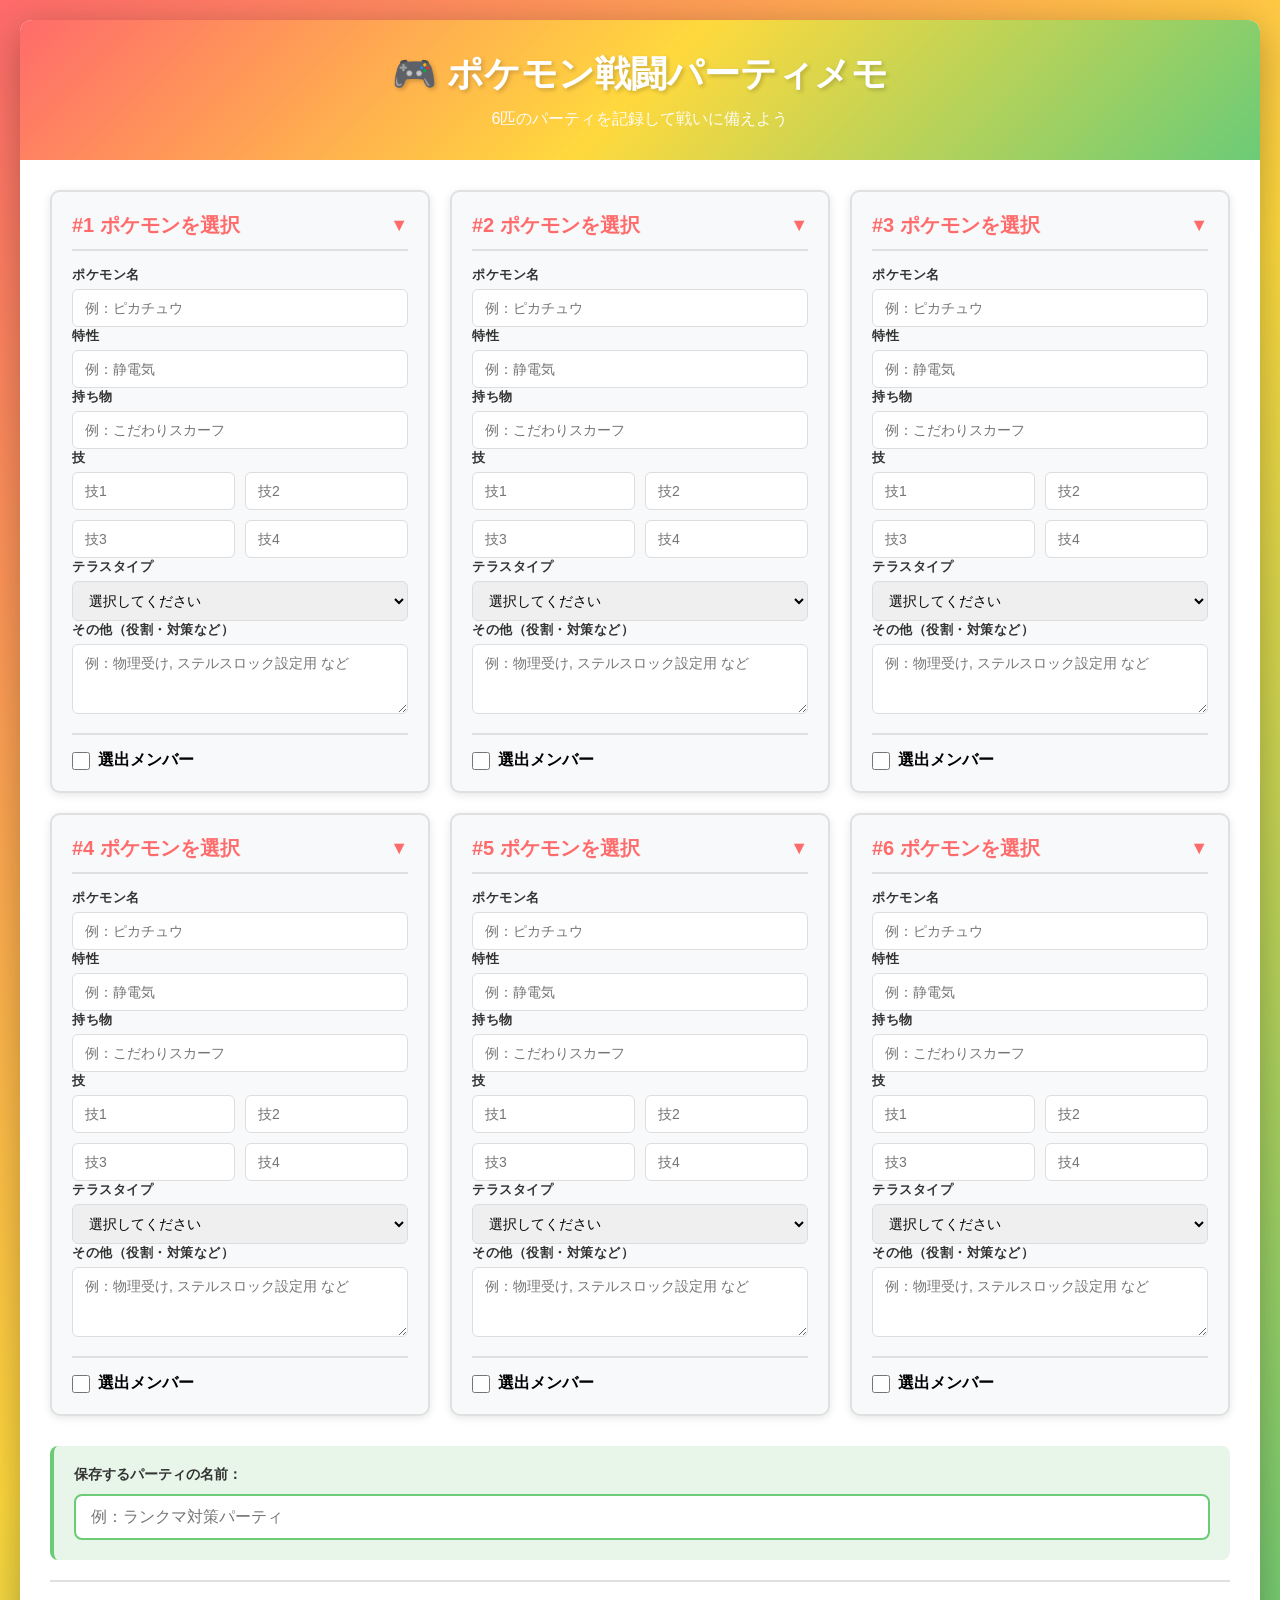
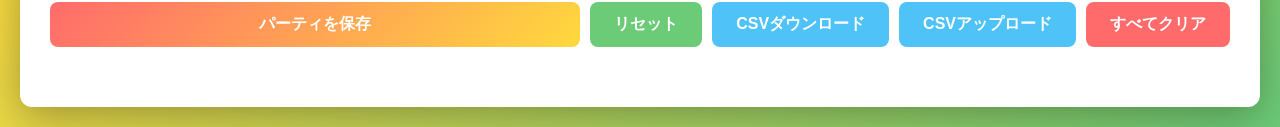
==== docs/index.html @ 8f0690da "v1.1" ====
<!DOCTYPE html>
<html lang="ja">
<head>
    <meta charset="UTF-8">
    <meta name="viewport" content="width=device-width, initial-scale=1.0">
    <title>ポケモン戦闘パーティメモ</title>
    <link rel="stylesheet" href="style.css">
</head>
<body>
    <div class="container">
        <header>
            <h1>🎮 ポケモン戦闘パーティメモ</h1>
            <p class="subtitle">6匹のパーティを記録して戦いに備えよう</p>
        </header>

        <div class="party-section">
            <div id="partyFormContainer" class="party-form-container">
                <!-- ポケモン入力フォームがここに表示されます -->
            </div>

            <div class="party-name-section">
                <label for="partyNameInput">保存するパーティの名前：</label>
                <input 
                    type="text" 
                    id="partyNameInput" 
                    class="party-name-input" 
                    placeholder="例：ランクマ対策パーティ"
                >
            </div>

            <div class="button-group">
                <button id="saveBtn" class="btn btn-save">パーティを保存</button>
                <button id="resetBtn" class="btn btn-secondary">リセット</button>
                <button id="exportBtn" class="btn btn-info">CSVダウンロード</button>
                <button id="importBtn" class="btn btn-info">CSVアップロード</button>
                <input type="file" id="csvFileInput" accept=".csv" style="display:none;">
                <button id="clearAllBtn" class="btn btn-danger">すべてクリア</button>
            </div>
        </div>

        <div id="savedPartiesSection" class="saved-parties-section" style="display:none;">
            <h2>保存されたパーティ</h2>
            <div id="savedPartiesList" class="saved-parties-list">
                <!-- 保存されたパーティがここに表示されます -->
            </div>
        </div>
    </div>

    <script src="script.js"></script>
</body>
</html>
---- docs/style.css ----
* {
    margin: 0;
    padding: 0;
    box-sizing: border-box;
}

body {
    font-family: 'Segoe UI', Tahoma, Geneva, Verdana, sans-serif;
    background: linear-gradient(135deg, #FF6B6B 0%, #FFD93D 50%, #6BCB77 100%);
    min-height: 100vh;
    padding: 20px;
}

.container {
    max-width: 1400px;
    margin: 0 auto;
    background: white;
    border-radius: 12px;
    box-shadow: 0 10px 40px rgba(0, 0, 0, 0.3);
    overflow: hidden;
    display: flex;
    flex-direction: column;
}

header {
    background: linear-gradient(135deg, #FF6B6B 0%, #FFD93D 50%, #6BCB77 100%);
    color: white;
    padding: 30px 20px;
    text-align: center;
}

header h1 {
    font-size: 36px;
    margin-bottom: 10px;
    text-shadow: 2px 2px 4px rgba(0, 0, 0, 0.2);
}

header .subtitle {
    font-size: 16px;
    opacity: 0.95;
}

.party-section {
    padding: 30px;
}

.party-name-section {
    background: #e8f5e9;
    padding: 20px;
    border-radius: 8px;
    margin-bottom: 20px;
    border-left: 4px solid #6BCB77;
}

.party-name-section label {
    display: block;
    font-weight: 600;
    color: #333;
    margin-bottom: 10px;
    font-size: 14px;
}

.party-name-input {
    width: 100%;
    padding: 12px 15px;
    border: 2px solid #6BCB77;
    border-radius: 8px;
    font-size: 16px;
    transition: border-color 0.3s;
}

.party-name-input:focus {
    outline: none;
    border-color: #5ab864;
    box-shadow: 0 0 0 3px rgba(107, 203, 119, 0.1);
}

.party-form-container {
    display: grid;
    grid-template-columns: repeat(auto-fit, minmax(380px, 1fr));
    gap: 20px;
    margin-bottom: 30px;
}

.pokemon-card {
    background: #f8f9fa;
    border: 2px solid #e0e0e0;
    border-radius: 10px;
    padding: 20px;
    box-shadow: 0 2px 8px rgba(0, 0, 0, 0.1);
    transition: all 0.3s;
}

.pokemon-card:hover {
    box-shadow: 0 4px 16px rgba(0, 0, 0, 0.15);
    border-color: #FF6B6B;
}

.pokemon-number {
    font-size: 20px;
    font-weight: bold;
    color: #FF6B6B;
    margin-bottom: 15px;
    padding-bottom: 10px;
    border-bottom: 2px solid #e0e0e0;
    cursor: pointer;
    display: flex;
    justify-content: space-between;
    align-items: center;
    user-select: none;
}

.pokemon-number:hover {
    color: #ff5252;
}

.pokemon-toggle-icon {
    font-size: 18px;
    transition: transform 0.3s;
}

.pokemon-toggle-icon.collapsed {
    transform: rotate(-90deg);
}

.pokemon-details {
    max-height: 2000px;
    overflow: hidden;
    transition: max-height 0.3s ease-out, opacity 0.3s;
    opacity: 1;
}

.pokemon-details.collapsed {
    max-height: 0;
    opacity: 0;
    overflow: hidden;
}

.pokemon-card.selected {
    background: #e8f5e9;
    border-color: #6BCB77;
}

.form-group label {
    display: block;
    font-size: 13px;
    font-weight: 600;
    color: #333;
    margin-bottom: 5px;
    text-transform: uppercase;
    letter-spacing: 0.5px;
}

.form-group input,
.form-group select,
.form-group textarea {
    width: 100%;
    padding: 10px 12px;
    border: 1px solid #ddd;
    border-radius: 6px;
    font-size: 14px;
    font-family: inherit;
    transition: border-color 0.3s;
}

.form-group input:focus,
.form-group select:focus,
.form-group textarea:focus {
    outline: none;
    border-color: #FF6B6B;
    box-shadow: 0 0 0 3px rgba(255, 107, 107, 0.1);
}

.moves-group {
    display: grid;
    grid-template-columns: 1fr 1fr;
    gap: 10px;
}

.moves-group .form-group {
    margin-bottom: 10px;
}

.selected-checkbox {
    display: flex;
    align-items: center;
    margin-top: 15px;
    padding-top: 15px;
    border-top: 2px solid #e0e0e0;
}

.selected-checkbox input[type="checkbox"] {
    width: auto;
    margin-right: 8px;
    cursor: pointer;
    width: 18px;
    height: 18px;
}

.selected-checkbox label {
    margin: 0;
    text-transform: none;
    font-weight: 600;
    cursor: pointer;
    user-select: none;
}

.pokemon-card.selected {
    background: #e8f5e9;
    border-color: #6BCB77;
}

.pokemon-card.selected::before {
    content: "✓ 選出";
    display: block;
    position: absolute;
    top: 10px;
    right: 10px;
    background: #6BCB77;
    color: white;
    padding: 4px 8px;
    border-radius: 4px;
    font-size: 12px;
    font-weight: bold;
}

.button-group {
    display: flex;
    gap: 10px;
    flex-wrap: wrap;
    margin-top: 20px;
    margin-bottom: 30px;
    padding-top: 20px;
    border-top: 2px solid #e0e0e0;
}

.btn {
    padding: 12px 24px;
    border: none;
    border-radius: 8px;
    font-size: 16px;
    font-weight: 600;
    cursor: pointer;
    transition: all 0.3s;
}

.btn-save {
    background: linear-gradient(135deg, #FF6B6B 0%, #FFD93D 100%);
    color: white;
    flex: 1;
    min-width: 150px;
}

.btn-save:hover {
    transform: translateY(-2px);
    box-shadow: 0 5px 15px rgba(255, 107, 107, 0.4);
}

.btn-secondary {
    background: #6BCB77;
    color: white;
}

.btn-secondary:hover {
    background: #5ab864;
}

.btn-danger {
    background: #ff6b6b;
    color: white;
}

.btn-danger:hover {
    background: #ff5252;
}

.btn-info {
    background: #4fc3f7;
    color: white;
}

.btn-info:hover {
    background: #29b6f6;
}

.btn:active {
    transform: translateY(0);
}

.saved-parties-section {
    padding: 30px;
    border-top: 2px solid #e0e0e0;
    background: #fafafa;
}

.saved-parties-section h2 {
    margin-bottom: 20px;
    color: #333;
    font-size: 22px;
}

.saved-parties-list {
    display: flex;
    flex-direction: column;
    gap: 15px;
}

.saved-party-item {
    background: white;
    border-radius: 8px;
    padding: 15px;
    border-left: 4px solid #FF6B6B;
    box-shadow: 0 2px 8px rgba(0, 0, 0, 0.1);
    display: flex;
    justify-content: space-between;
    align-items: center;
}

.saved-party-item-name {
    flex: 1;
}

.saved-party-item-name h3 {
    color: #333;
    margin-bottom: 5px;
}

.saved-party-item-time {
    font-size: 13px;
    color: #999;
}

.saved-party-buttons {
    display: flex;
    gap: 8px;
}

.btn-small {
    padding: 8px 16px;
    font-size: 14px;
    min-width: auto;
}

.btn-load {
    background: #6BCB77;
    color: white;
}

.btn-load:hover {
    background: #5ab864;
}

.btn-delete {
    background: #ff6b6b;
    color: white;
}

.btn-delete:hover {
    background: #ff5252;
}

@media (max-width: 768px) {
    .party-form-container {
        grid-template-columns: 1fr;
    }

    .button-group {
        flex-direction: column;
    }

    .btn {
        width: 100%;
    }

    header h1 {
        font-size: 28px;
    }

    .party-section {
        padding: 20px;
    }

    .pokemon-card {
        padding: 15px;
    }

    .moves-group {
        grid-template-columns: 1fr;
    }
}
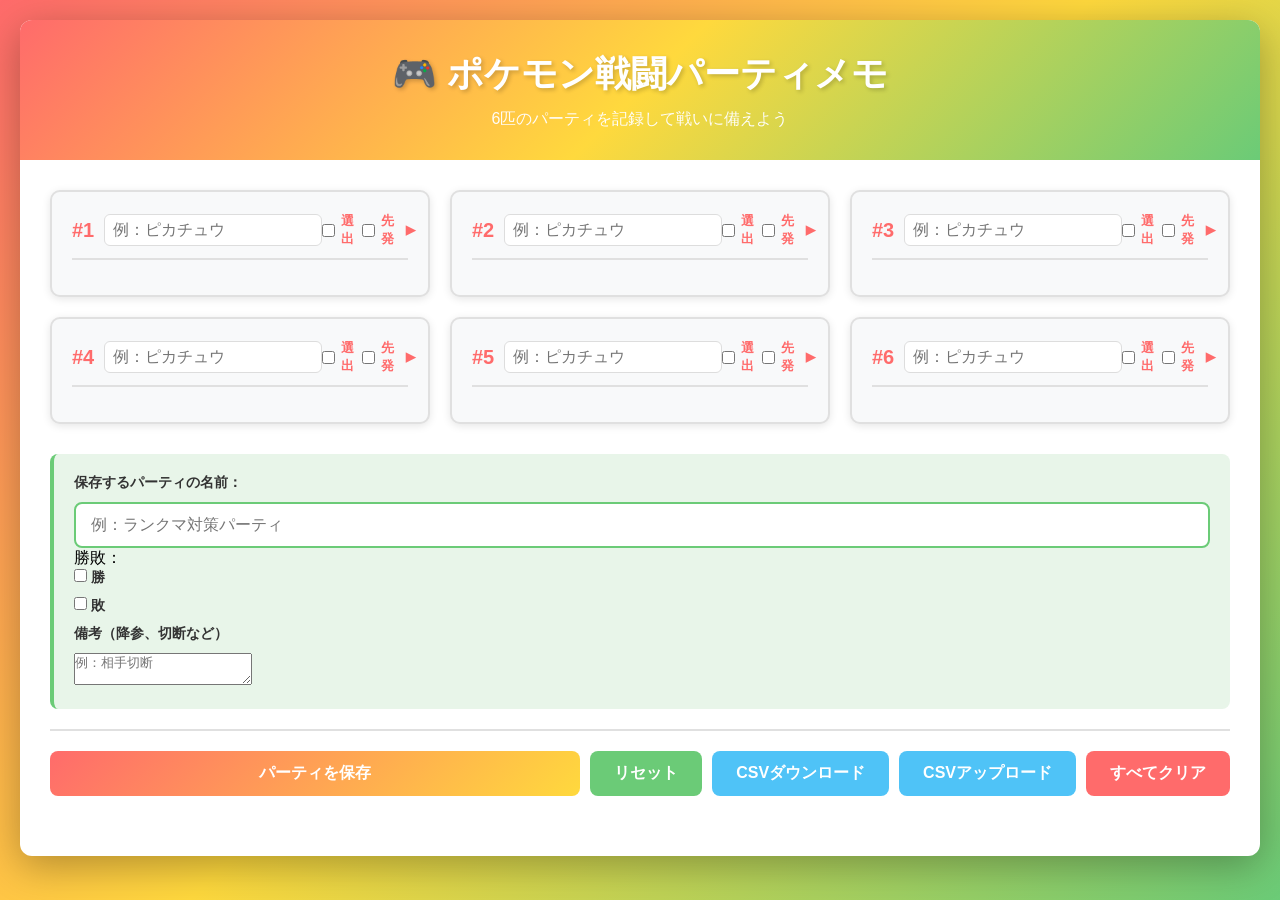
==== commit db3e2cdd: "v2.0" ====
--- a/docs/index.html
+++ b/docs/index.html
@@ -26,6 +26,17 @@
                     class="party-name-input" 
                     placeholder="例：ランクマ対策パーティ"
                 >
+
+                <div class="result-row">
+                    <span class="result-label">勝敗：</span>
+                    <label><input type="checkbox" id="winCheckbox"> 勝</label>
+                    <label><input type="checkbox" id="lossCheckbox"> 敗</label>
+                </div>
+
+                <div class="remarks-row">
+                    <label for="remarksInput">備考（降参、切断など）</label>
+                    <textarea id="remarksInput" rows="2" placeholder="例：相手切断"></textarea>
+                </div>
             </div>
 
             <div class="button-group">
--- a/docs/style.css
+++ b/docs/style.css
@@ -108,6 +108,33 @@
     justify-content: space-between;
     align-items: center;
     user-select: none;
+}
+
+.pokemon-number .number-and-name {
+    display: flex;
+    gap: 10px;
+    align-items: center;
+}
+
+.pokemon-number .name-input {
+    font-size: 16px;
+    padding: 6px 8px;
+    border-radius: 6px;
+    border: 1px solid #ddd;
+    min-width: 140px;
+}
+
+.pokemon-number .header-controls {
+    display: flex;
+    gap: 8px;
+    align-items: center;
+}
+
+.small-check {
+    font-size: 13px;
+    display: flex;
+    align-items: center;
+    gap: 6px;
 }
 
 .pokemon-number:hover {
@@ -299,6 +326,12 @@
     font-size: 22px;
 }
 
+.saved-party-remarks {
+    margin-top: 6px;
+    font-size: 13px;
+    color: #666;
+}
+
 .saved-parties-list {
     display: flex;
     flex-direction: column;
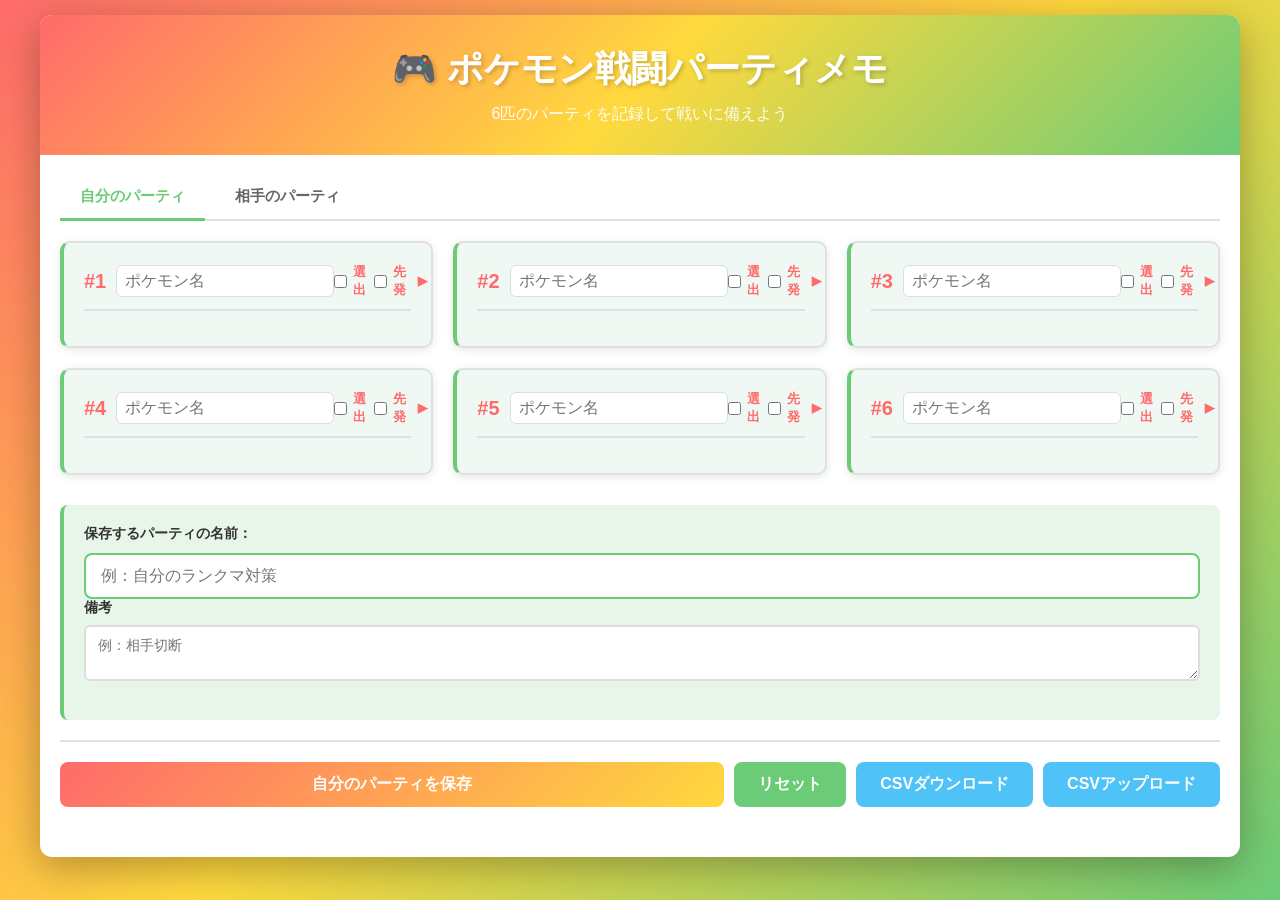
==== commit 69c47047: "v3.0" ====
--- a/docs/index.html
+++ b/docs/index.html
@@ -1,62 +1,166 @@
-<!DOCTYPE html>
+<!doctype html>
 <html lang="ja">
-<head>
-    <meta charset="UTF-8">
-    <meta name="viewport" content="width=device-width, initial-scale=1.0">
+  <head>
+    <meta charset="UTF-8" />
+    <meta name="viewport" content="width=device-width, initial-scale=1.0" />
     <title>ポケモン戦闘パーティメモ</title>
-    <link rel="stylesheet" href="style.css">
-</head>
-<body>
+    <link rel="stylesheet" href="style.css" />
+  </head>
+  <body>
     <div class="container">
-        <header>
-            <h1>🎮 ポケモン戦闘パーティメモ</h1>
-            <p class="subtitle">6匹のパーティを記録して戦いに備えよう</p>
-        </header>
+      <header>
+        <h1>🎮 ポケモン戦闘パーティメモ</h1>
+        <p class="subtitle">6匹のパーティを記録して戦いに備えよう</p>
+      </header>
 
-        <div class="party-section">
-            <div id="partyFormContainer" class="party-form-container">
-                <!-- ポケモン入力フォームがここに表示されます -->
+      <div class="party-section">
+        <!-- タブシステム -->
+        <div class="party-tabs">
+          <button class="tab-button active" data-tab="own">
+            自分のパーティ
+          </button>
+          <button class="tab-button" data-tab="opponent">相手のパーティ</button>
+        </div>
+
+        <!-- 自分のパーティタブ -->
+        <div id="ownPartyTab" class="tab-content active">
+          <div id="ownPartyFormContainer" class="party-form-container">
+            <!-- 自分のポケモン入力フォーム -->
+          </div>
+
+          <div class="party-name-section">
+            <label for="ownPartyNameInput">保存するパーティの名前：</label>
+            <input
+              type="text"
+              id="ownPartyNameInput"
+              class="party-name-input"
+              placeholder="例：自分のランクマ対策"
+            />
+
+            <div class="remarks-row">
+              <label for="ownRemarksInput">備考</label>
+              <textarea
+                id="ownRemarksInput"
+                rows="2"
+                placeholder="例：相手切断"
+              ></textarea>
+            </div>
+          </div>
+
+          <div class="button-group">
+            <button id="ownSaveBtn" class="btn btn-save">
+              自分のパーティを保存
+            </button>
+            <button id="ownResetBtn" class="btn btn-secondary">リセット</button>
+            <button id="ownExportBtn" class="btn btn-info">
+              CSVダウンロード
+            </button>
+            <button id="ownImportBtn" class="btn btn-info">
+              CSVアップロード
+            </button>
+            <input
+              type="file"
+              id="ownCsvFileInput"
+              accept=".csv"
+              style="display: none"
+            />
+          </div>
+        </div>
+
+        <!-- 相手のパーティタブ -->
+        <div id="opponentPartyTab" class="tab-content">
+          <div id="opponentPartyFormContainer" class="party-form-container">
+            <!-- 相手のポケモン入力フォーム -->
+          </div>
+
+          <div class="party-name-section">
+            <label for="opponentPartyNameInput">相手のパーティ名：</label>
+            <input
+              type="text"
+              id="opponentPartyNameInput"
+              class="party-name-input"
+              placeholder="例：相手パーティ"
+            />
+
+            <div class="result-row">
+              <span class="result-label">勝敗：</span>
+              <label><input type="checkbox" id="oppWinCheckbox" /> 勝</label>
+              <label><input type="checkbox" id="oppLossCheckbox" /> 敗</label>
             </div>
 
-            <div class="party-name-section">
-                <label for="partyNameInput">保存するパーティの名前：</label>
-                <input 
-                    type="text" 
-                    id="partyNameInput" 
-                    class="party-name-input" 
-                    placeholder="例：ランクマ対策パーティ"
-                >
+            <div class="remarks-row">
+              <label for="opponentRemarksInput">備考</label>
+              <textarea
+                id="opponentRemarksInput"
+                rows="2"
+                placeholder="例：相手のプレイヤー名など"
+              ></textarea>
+            </div>
+          </div>
 
-                <div class="result-row">
-                    <span class="result-label">勝敗：</span>
-                    <label><input type="checkbox" id="winCheckbox"> 勝</label>
-                    <label><input type="checkbox" id="lossCheckbox"> 敗</label>
-                </div>
+          <div class="button-group">
+            <button id="initBattleBtn" class="btn btn-save">
+              対戦開始（素早さ順に並べる）
+            </button>
+          </div>
 
-                <div class="remarks-row">
-                    <label for="remarksInput">備考（降参、切断など）</label>
-                    <textarea id="remarksInput" rows="2" placeholder="例：相手切断"></textarea>
-                </div>
-            </div>
+          <div class="button-group">
+            <button id="opponentSaveBtn" class="btn btn-save">
+              対戦結果を保存
+            </button>
+            <button id="opponentResetBtn" class="btn btn-secondary">
+              リセット
+            </button>
+            <button id="oppExportBtn" class="btn btn-info">
+              CSVダウンロード
+            </button>
+            <button id="oppImportBtn" class="btn btn-info">
+              CSVアップロード
+            </button>
+            <input
+              type="file"
+              id="oppCsvFileInput"
+              accept=".csv"
+              style="display: none"
+            />
+          </div>
+        </div>
+      </div>
 
-            <div class="button-group">
-                <button id="saveBtn" class="btn btn-save">パーティを保存</button>
-                <button id="resetBtn" class="btn btn-secondary">リセット</button>
-                <button id="exportBtn" class="btn btn-info">CSVダウンロード</button>
-                <button id="importBtn" class="btn btn-info">CSVアップロード</button>
-                <input type="file" id="csvFileInput" accept=".csv" style="display:none;">
-                <button id="clearAllBtn" class="btn btn-danger">すべてクリア</button>
-            </div>
+      <div
+        id="savedPartiesSection"
+        class="saved-parties-section"
+        style="display: none"
+      >
+        <div class="saved-parties-tabs">
+          <button class="saved-tab-button active" data-tab="own-saved">
+            保存した自分のパーティ
+          </button>
+          <button class="saved-tab-button" data-tab="opponent-saved">
+            保存した相手のパーティ
+          </button>
         </div>
 
-        <div id="savedPartiesSection" class="saved-parties-section" style="display:none;">
-            <h2>保存されたパーティ</h2>
-            <div id="savedPartiesList" class="saved-parties-list">
-                <!-- 保存されたパーティがここに表示されます -->
-            </div>
+        <div id="ownSavedPartiesTab" class="saved-tab-content active">
+          <div id="ownSavedPartiesList" class="saved-parties-list">
+            <!-- 保存された自分のパーティ -->
+          </div>
+          <button id="ownClearAllBtn" class="btn btn-danger">
+            保存した自分のパーティをすべてクリア
+          </button>
         </div>
+
+        <div id="opponentSavedPartiesTab" class="saved-tab-content">
+          <div id="opponentSavedPartiesList" class="saved-parties-list">
+            <!-- 保存された相手のパーティ -->
+          </div>
+          <button id="opponentClearAllBtn" class="btn btn-danger">
+            保存した相手のパーティをすべてクリア
+          </button>
+        </div>
+      </div>
     </div>
 
     <script src="script.js"></script>
-</body>
+  </body>
 </html>
--- a/docs/style.css
+++ b/docs/style.css
@@ -1,423 +1,879 @@
 * {
-    margin: 0;
-    padding: 0;
-    box-sizing: border-box;
+  margin: 0;
+  padding: 0;
+  box-sizing: border-box;
 }
 
 body {
-    font-family: 'Segoe UI', Tahoma, Geneva, Verdana, sans-serif;
-    background: linear-gradient(135deg, #FF6B6B 0%, #FFD93D 50%, #6BCB77 100%);
-    min-height: 100vh;
-    padding: 20px;
+  font-family: "Segoe UI", Tahoma, Geneva, Verdana, sans-serif;
+  background: linear-gradient(135deg, #ff6b6b 0%, #ffd93d 50%, #6bcb77 100%);
+  min-height: 100vh;
+  padding: 15px;
 }
 
 .container {
-    max-width: 1400px;
-    margin: 0 auto;
-    background: white;
-    border-radius: 12px;
-    box-shadow: 0 10px 40px rgba(0, 0, 0, 0.3);
-    overflow: hidden;
-    display: flex;
-    flex-direction: column;
+  max-width: 1200px;
+  margin: 0 auto;
+  background: white;
+  border-radius: 12px;
+  box-shadow: 0 10px 40px rgba(0, 0, 0, 0.3);
+  overflow: hidden;
+  display: flex;
+  flex-direction: column;
 }
 
 header {
-    background: linear-gradient(135deg, #FF6B6B 0%, #FFD93D 50%, #6BCB77 100%);
-    color: white;
-    padding: 30px 20px;
-    text-align: center;
+  background: linear-gradient(135deg, #ff6b6b 0%, #ffd93d 50%, #6bcb77 100%);
+  color: white;
+  padding: 30px 20px;
+  text-align: center;
 }
 
 header h1 {
-    font-size: 36px;
-    margin-bottom: 10px;
-    text-shadow: 2px 2px 4px rgba(0, 0, 0, 0.2);
+  font-size: 36px;
+  margin-bottom: 10px;
+  text-shadow: 2px 2px 4px rgba(0, 0, 0, 0.2);
 }
 
 header .subtitle {
-    font-size: 16px;
-    opacity: 0.95;
+  font-size: 16px;
+  opacity: 0.95;
 }
 
 .party-section {
-    padding: 30px;
+  padding: 20px;
+}
+
+/* タブシステム */
+.party-tabs {
+  display: flex;
+  gap: 10px;
+  margin-bottom: 20px;
+  border-bottom: 2px solid #e0e0e0;
+  flex-wrap: wrap;
+}
+
+.tab-button {
+  padding: 12px 20px;
+  border: none;
+  background: transparent;
+  color: #666;
+  font-size: 15px;
+  font-weight: 600;
+  cursor: pointer;
+  transition: all 0.3s;
+  border-bottom: 3px solid transparent;
+  margin-bottom: -2px;
+  position: relative;
+}
+
+.tab-button:hover {
+  color: #333;
+}
+
+.tab-button.active {
+  color: #6bcb77;
+  border-bottom-color: #6bcb77;
+}
+
+.tab-content {
+  display: none;
+}
+
+.tab-content.active {
+  display: block;
+}
+
+/* 自分のパーティの色分け */
+.own-party .pokemon-card {
+  border-left: 4px solid #6bcb77;
+  background: #f0f8f4;
+}
+
+.own-party .pokemon-card:hover {
+  border-color: #6bcb77;
+}
+
+.own-party .pokemon-card.selected {
+  background: #e8f5e9;
+  border-color: #6bcb77;
+}
+
+/* 相手のパーティの色分け */
+.opponent-party .pokemon-card {
+  border-left: 4px solid #ff6b6b;
+  background: #fef5f5;
+}
+
+.opponent-party .pokemon-card:hover {
+  border-color: #ff6b6b;
+}
+
+.opponent-party .pokemon-card.selected {
+  background: #ffebee;
+  border-color: #ff6b6b;
+}
+
+/* 対戦中（素早さ順） */
+.battle-controls {
+  margin-bottom: 20px;
+}
+
+.speed-order-container {
+  display: flex;
+  flex-direction: column;
+  gap: 10px;
 }
 
 .party-name-section {
-    background: #e8f5e9;
-    padding: 20px;
-    border-radius: 8px;
-    margin-bottom: 20px;
-    border-left: 4px solid #6BCB77;
+  background: #e8f5e9;
+  padding: 20px;
+  border-radius: 8px;
+  margin-bottom: 20px;
+  border-left: 4px solid #6bcb77;
 }
 
 .party-name-section label {
-    display: block;
-    font-weight: 600;
-    color: #333;
-    margin-bottom: 10px;
-    font-size: 14px;
+  display: block;
+  font-weight: 600;
+  color: #333;
+  margin-bottom: 10px;
+  font-size: 14px;
 }
 
 .party-name-input {
-    width: 100%;
-    padding: 12px 15px;
-    border: 2px solid #6BCB77;
-    border-radius: 8px;
-    font-size: 16px;
-    transition: border-color 0.3s;
+  width: 100%;
+  padding: 12px 15px;
+  border: 2px solid #6bcb77;
+  border-radius: 8px;
+  font-size: 16px;
+  transition: border-color 0.3s;
 }
 
 .party-name-input:focus {
-    outline: none;
-    border-color: #5ab864;
-    box-shadow: 0 0 0 3px rgba(107, 203, 119, 0.1);
+  outline: none;
+  border-color: #5ab864;
+  box-shadow: 0 0 0 3px rgba(107, 203, 119, 0.1);
 }
 
 .party-form-container {
-    display: grid;
-    grid-template-columns: repeat(auto-fit, minmax(380px, 1fr));
-    gap: 20px;
-    margin-bottom: 30px;
+  display: grid;
+  grid-template-columns: repeat(auto-fit, minmax(350px, 1fr));
+  gap: 20px;
+  margin-bottom: 30px;
+}
+
+/* battle-form-container での own/opponent 区別 */
+.pokemon-card.own {
+  border-left: 5px solid #6bcb77;
+  background: linear-gradient(135deg, #f0f8f4 0%, #e8f5e9 100%);
+}
+
+.pokemon-card.own:hover {
+  box-shadow: 0 4px 12px rgba(107, 203, 119, 0.3);
+}
+
+.pokemon-card.opponent {
+  border-left: 5px solid #ff6b6b;
+  background: linear-gradient(135deg, #ffe8e8 0%, #fff0f0 100%);
+}
+
+.pokemon-card.opponent:hover {
+  box-shadow: 0 4px 12px rgba(255, 107, 107, 0.3);
+}
+
+/* battle-pokemon カードヘッダー */
+.battle-pokemon .pokemon-number {
+  font-weight: 600;
+  color: #333;
+}
+
+.pokemon-card.own .pokemon-number {
+  color: #2e7d32;
+}
+
+.pokemon-card.opponent .pokemon-number {
+  color: #c62828;
 }
 
 .pokemon-card {
-    background: #f8f9fa;
-    border: 2px solid #e0e0e0;
-    border-radius: 10px;
-    padding: 20px;
-    box-shadow: 0 2px 8px rgba(0, 0, 0, 0.1);
-    transition: all 0.3s;
+  background: #f8f9fa;
+  border: 2px solid #e0e0e0;
+  border-radius: 10px;
+  padding: 20px;
+  box-shadow: 0 2px 8px rgba(0, 0, 0, 0.1);
+  transition: all 0.3s;
 }
 
 .pokemon-card:hover {
-    box-shadow: 0 4px 16px rgba(0, 0, 0, 0.15);
-    border-color: #FF6B6B;
+  box-shadow: 0 4px 16px rgba(0, 0, 0, 0.15);
+  border-color: #ff6b6b;
 }
 
 .pokemon-number {
-    font-size: 20px;
-    font-weight: bold;
-    color: #FF6B6B;
-    margin-bottom: 15px;
-    padding-bottom: 10px;
-    border-bottom: 2px solid #e0e0e0;
-    cursor: pointer;
-    display: flex;
-    justify-content: space-between;
-    align-items: center;
-    user-select: none;
+  font-size: 20px;
+  font-weight: bold;
+  color: #ff6b6b;
+  margin-bottom: 15px;
+  padding-bottom: 10px;
+  border-bottom: 2px solid #e0e0e0;
+  cursor: pointer;
+  display: flex;
+  justify-content: space-between;
+  align-items: center;
+  user-select: none;
 }
 
 .pokemon-number .number-and-name {
-    display: flex;
-    gap: 10px;
-    align-items: center;
+  display: flex;
+  gap: 10px;
+  align-items: center;
 }
 
 .pokemon-number .name-input {
-    font-size: 16px;
-    padding: 6px 8px;
-    border-radius: 6px;
-    border: 1px solid #ddd;
-    min-width: 140px;
+  font-size: 16px;
+  padding: 6px 8px;
+  border-radius: 6px;
+  border: 1px solid #ddd;
+  min-width: 140px;
 }
 
 .pokemon-number .header-controls {
-    display: flex;
-    gap: 8px;
-    align-items: center;
+  display: flex;
+  gap: 8px;
+  align-items: center;
 }
 
 .small-check {
-    font-size: 13px;
-    display: flex;
-    align-items: center;
-    gap: 6px;
+  font-size: 13px;
+  display: flex;
+  align-items: center;
+  gap: 6px;
 }
 
 .pokemon-number:hover {
-    color: #ff5252;
+  color: #ff5252;
 }
 
 .pokemon-toggle-icon {
-    font-size: 18px;
-    transition: transform 0.3s;
+  font-size: 18px;
+  transition: transform 0.3s;
 }
 
 .pokemon-toggle-icon.collapsed {
-    transform: rotate(-90deg);
+  transform: rotate(-90deg);
 }
 
 .pokemon-details {
-    max-height: 2000px;
-    overflow: hidden;
-    transition: max-height 0.3s ease-out, opacity 0.3s;
-    opacity: 1;
+  max-height: 2000px;
+  overflow: hidden;
+  transition:
+    max-height 0.3s ease-out,
+    opacity 0.3s;
+  opacity: 1;
 }
 
 .pokemon-details.collapsed {
-    max-height: 0;
-    opacity: 0;
-    overflow: hidden;
+  max-height: 0;
+  opacity: 0;
+  overflow: hidden;
 }
 
 .pokemon-card.selected {
-    background: #e8f5e9;
-    border-color: #6BCB77;
+  background: #e8f5e9;
+  border-color: #6bcb77;
 }
 
 .form-group label {
-    display: block;
-    font-size: 13px;
-    font-weight: 600;
-    color: #333;
-    margin-bottom: 5px;
-    text-transform: uppercase;
-    letter-spacing: 0.5px;
+  display: block;
+  font-size: 13px;
+  font-weight: 600;
+  color: #333;
+  margin-bottom: 5px;
+  text-transform: uppercase;
+  letter-spacing: 0.5px;
 }
 
 .form-group input,
 .form-group select,
 .form-group textarea {
-    width: 100%;
-    padding: 10px 12px;
-    border: 1px solid #ddd;
-    border-radius: 6px;
-    font-size: 14px;
-    font-family: inherit;
-    transition: border-color 0.3s;
+  width: 100%;
+  padding: 10px 12px;
+  border: 2px solid #ddd;
+  border-radius: 6px;
+  font-size: 14px;
+  font-family: inherit;
+  transition:
+    border-color 0.3s,
+    box-shadow 0.3s;
+}
+
+.form-group input[type="checkbox"],
+.form-group input[type="radio"] {
+  width: 18px;
+  height: 18px;
+  padding: 0;
+  accent-color: #6bcb77;
+  cursor: pointer;
+}
+
+.form-group input[type="checkbox"],
+.form-group input[type="radio"] {
+  width: 18px;
+  height: 18px;
+  padding: 0;
+  accent-color: #6bcb77;
+  cursor: pointer;
 }
 
 .form-group input:focus,
 .form-group select:focus,
 .form-group textarea:focus {
-    outline: none;
-    border-color: #FF6B6B;
-    box-shadow: 0 0 0 3px rgba(255, 107, 107, 0.1);
+  outline: none;
+  border-color: #ff6b6b;
+  box-shadow: 0 0 0 3px rgba(255, 107, 107, 0.1);
 }
 
 .moves-group {
-    display: grid;
-    grid-template-columns: 1fr 1fr;
+  display: grid;
+  grid-template-columns: 1fr 1fr;
+  gap: 10px;
+}
+
+.moves-group .form-group {
+  margin-bottom: 10px;
+}
+
+.selected-checkbox {
+  display: flex;
+  align-items: center;
+  margin-top: 15px;
+  padding-top: 15px;
+  border-top: 2px solid #e0e0e0;
+}
+
+.selected-checkbox input[type="checkbox"] {
+  width: 18px;
+  height: 18px;
+  margin-right: 8px;
+  cursor: pointer;
+  accent-color: #6bcb77;
+}
+
+.selected-checkbox label {
+  margin: 0;
+  text-transform: none;
+  font-weight: 600;
+  cursor: pointer;
+  user-select: none;
+}
+
+.result-row {
+  background: #f5f5f5;
+  padding: 15px;
+  border-radius: 6px;
+  margin-bottom: 15px;
+  display: flex;
+  gap: 20px;
+  flex-wrap: wrap;
+  align-items: center;
+}
+
+.result-row label {
+  display: inline-flex;
+  align-items: center;
+  gap: 6px;
+  font-weight: 600;
+  cursor: pointer;
+  user-select: none;
+  margin: 0;
+  font-size: 14px;
+}
+
+.result-row input[type="checkbox"] {
+  width: 18px;
+  height: 18px;
+  cursor: pointer;
+  accent-color: #6bcb77;
+}
+
+.result-label {
+  font-weight: 600;
+  color: #333;
+}
+
+.remarks-row {
+  margin-bottom: 15px;
+}
+
+.remarks-row label {
+  display: block;
+  font-weight: 600;
+  color: #333;
+  margin-bottom: 8px;
+  font-size: 14px;
+}
+
+.remarks-row textarea {
+  width: 100%;
+  padding: 10px 12px;
+  border: 2px solid #ddd;
+  border-radius: 6px;
+  font-size: 14px;
+  font-family: inherit;
+  transition:
+    border-color 0.3s,
+    box-shadow 0.3s;
+  resize: vertical;
+}
+
+.remarks-row textarea:focus {
+  outline: none;
+  border-color: #ff6b6b;
+  box-shadow: 0 0 0 3px rgba(255, 107, 107, 0.1);
+}
+
+.pokemon-card.selected {
+  background: #e8f5e9;
+  border-color: #6bcb77;
+}
+
+.pokemon-card.selected::before {
+  content: "✓ 選出";
+  display: block;
+  position: absolute;
+  top: 10px;
+  right: 10px;
+  background: #6bcb77;
+  color: white;
+  padding: 4px 8px;
+  border-radius: 4px;
+  font-size: 12px;
+  font-weight: bold;
+}
+
+.button-group {
+  display: flex;
+  gap: 10px;
+  flex-wrap: wrap;
+  margin-top: 20px;
+  margin-bottom: 30px;
+  padding-top: 20px;
+  border-top: 2px solid #e0e0e0;
+}
+
+.btn {
+  padding: 12px 24px;
+  border: none;
+  border-radius: 8px;
+  font-size: 16px;
+  font-weight: 600;
+  cursor: pointer;
+  transition: all 0.3s;
+}
+
+.btn-save {
+  background: linear-gradient(135deg, #ff6b6b 0%, #ffd93d 100%);
+  color: white;
+  flex: 1;
+  min-width: 150px;
+}
+
+.btn-save:hover {
+  transform: translateY(-2px);
+  box-shadow: 0 5px 15px rgba(255, 107, 107, 0.4);
+}
+
+.btn-secondary {
+  background: #6bcb77;
+  color: white;
+}
+
+.btn-secondary:hover {
+  background: #5ab864;
+}
+
+.btn-danger {
+  background: #ff6b6b;
+  color: white;
+}
+
+.btn-danger:hover {
+  background: #ff5252;
+}
+
+.btn-info {
+  background: #4fc3f7;
+  color: white;
+}
+
+.btn-info:hover {
+  background: #29b6f6;
+}
+
+.btn:active {
+  transform: translateY(0);
+}
+
+.saved-parties-section {
+  padding: 30px;
+  border-top: 2px solid #e0e0e0;
+  background: #fafafa;
+}
+
+.saved-parties-section h2 {
+  margin-bottom: 20px;
+  color: #333;
+  font-size: 22px;
+}
+
+/* 保存されたパーティのタブ */
+.saved-parties-tabs {
+  display: flex;
+  gap: 10px;
+  margin-bottom: 20px;
+  border-bottom: 2px solid #e0e0e0;
+  flex-wrap: wrap;
+}
+
+.saved-tab-button {
+  padding: 12px 20px;
+  border: none;
+  background: transparent;
+  color: #666;
+  font-size: 15px;
+  font-weight: 600;
+  cursor: pointer;
+  transition: all 0.3s;
+  border-bottom: 3px solid transparent;
+  margin-bottom: -2px;
+}
+
+.saved-tab-button:hover {
+  color: #333;
+}
+
+.saved-tab-button.active {
+  color: #6bcb77;
+  border-bottom-color: #6bcb77;
+}
+
+.saved-tab-content {
+  display: none;
+}
+
+.saved-tab-content.active {
+  display: block;
+}
+
+.saved-party-remarks {
+  margin-top: 6px;
+  font-size: 13px;
+  color: #666;
+}
+
+.speed-order-item {
+  background: white;
+  border-radius: 8px;
+  padding: 15px;
+  border-left: 4px solid #999;
+  box-shadow: 0 2px 8px rgba(0, 0, 0, 0.1);
+  display: flex;
+  justify-content: space-between;
+  align-items: center;
+  cursor: move;
+  user-select: none;
+  transition: all 0.2s;
+}
+
+.speed-order-item.own {
+  border-left-color: #6bcb77;
+  background: #f0f8f4;
+}
+
+.speed-order-item.opponent {
+  border-left-color: #ff6b6b;
+  background: #fef5f5;
+}
+
+.speed-order-item:hover {
+  box-shadow: 0 4px 12px rgba(0, 0, 0, 0.15);
+  transform: translateY(-2px);
+}
+
+.speed-order-item.dragging {
+  opacity: 0.5;
+  transform: scale(0.95);
+}
+
+.speed-order-item.drag-over {
+  border-top: 3px solid #6bcb77;
+  padding-top: 12px;
+}
+
+.speed-order-item-info {
+  flex: 1;
+}
+
+.speed-order-item-name {
+  font-size: 16px;
+  font-weight: 600;
+  color: #333;
+  margin-bottom: 5px;
+}
+
+.speed-order-item-stats {
+  display: flex;
+  gap: 20px;
+  flex-wrap: wrap;
+  font-size: 13px;
+  color: #666;
+}
+
+.speed-order-item-speed {
+  font-weight: 600;
+  color: #ff6b6b;
+}
+
+.speed-order-item-controls {
+  display: flex;
+  gap: 8px;
+  align-items: center;
+}
+
+.speed-order-item-controls input {
+  width: 80px;
+  padding: 6px 8px;
+  border: 2px solid #ddd;
+  border-radius: 4px;
+  font-size: 13px;
+}
+
+.saved-parties-list {
+  display: flex;
+  flex-direction: column;
+  gap: 15px;
+}
+
+.saved-party-item {
+  background: white;
+  border-radius: 8px;
+  padding: 15px;
+  border-left: 4px solid #ff6b6b;
+  box-shadow: 0 2px 8px rgba(0, 0, 0, 0.1);
+  display: flex;
+  justify-content: space-between;
+  align-items: center;
+}
+
+.saved-party-item-name {
+  flex: 1;
+}
+
+.saved-party-item-name h3 {
+  color: #333;
+  margin-bottom: 5px;
+}
+
+.saved-party-item-time {
+  font-size: 13px;
+  color: #999;
+}
+
+.saved-party-buttons {
+  display: flex;
+  gap: 8px;
+}
+
+.btn-small {
+  padding: 8px 16px;
+  font-size: 14px;
+  min-width: auto;
+}
+
+.btn-load {
+  background: #6bcb77;
+  color: white;
+}
+
+.btn-load:hover {
+  background: #5ab864;
+}
+
+.btn-delete {
+  background: #ff6b6b;
+  color: white;
+}
+
+.btn-delete:hover {
+  background: #ff5252;
+}
+
+@media (max-width: 768px) {
+  body {
+    padding: 10px;
+  }
+
+  .container {
+    border-radius: 8px;
+  }
+
+  .party-tabs,
+  .saved-parties-tabs {
+    gap: 5px;
+  }
+
+  .tab-button,
+  .saved-tab-button {
+    padding: 10px 15px;
+    font-size: 13px;
+  }
+
+  .party-form-container {
+    grid-template-columns: 1fr;
+    gap: 15px;
+  }
+
+  .button-group {
+    flex-direction: column;
+    gap: 8px;
+  }
+
+  .btn {
+    width: 100%;
+    padding: 12px 16px;
+    font-size: 15px;
+  }
+
+  header {
+    padding: 20px 15px;
+  }
+
+  header h1 {
+    font-size: 26px;
+    margin-bottom: 8px;
+  }
+
+  header .subtitle {
+    font-size: 13px;
+  }
+
+  .party-section {
+    padding: 15px;
+  }
+
+  .party-name-section {
+    padding: 15px;
+    margin-bottom: 15px;
+  }
+
+  .party-name-input {
+    padding: 10px 12px;
+    font-size: 15px;
+  }
+
+  .pokemon-card {
+    padding: 12px;
+    border-radius: 8px;
+  }
+
+  .pokemon-number {
+    font-size: 16px;
+    margin-bottom: 10px;
+    flex-direction: column;
+    align-items: flex-start;
     gap: 10px;
-}
-
-.moves-group .form-group {
-    margin-bottom: 10px;
-}
-
-.selected-checkbox {
-    display: flex;
-    align-items: center;
-    margin-top: 15px;
-    padding-top: 15px;
-    border-top: 2px solid #e0e0e0;
-}
-
-.selected-checkbox input[type="checkbox"] {
-    width: auto;
-    margin-right: 8px;
-    cursor: pointer;
-    width: 18px;
-    height: 18px;
-}
-
-.selected-checkbox label {
-    margin: 0;
-    text-transform: none;
-    font-weight: 600;
-    cursor: pointer;
-    user-select: none;
-}
-
-.pokemon-card.selected {
-    background: #e8f5e9;
-    border-color: #6BCB77;
-}
-
-.pokemon-card.selected::before {
-    content: "✓ 選出";
-    display: block;
-    position: absolute;
-    top: 10px;
-    right: 10px;
-    background: #6BCB77;
-    color: white;
-    padding: 4px 8px;
-    border-radius: 4px;
+  }
+
+  .pokemon-number .name-input {
+    font-size: 14px;
+    min-width: 100px;
+    padding: 4px 6px;
+    width: 100%;
+  }
+
+  .pokemon-number .header-controls {
+    width: 100%;
+    justify-content: flex-start;
+  }
+
+  .moves-group {
+    grid-template-columns: 1fr;
+    gap: 8px;
+  }
+
+  .form-group label {
     font-size: 12px;
-    font-weight: bold;
-}
-
-.button-group {
-    display: flex;
-    gap: 10px;
-    flex-wrap: wrap;
-    margin-top: 20px;
-    margin-bottom: 30px;
-    padding-top: 20px;
-    border-top: 2px solid #e0e0e0;
-}
-
-.btn {
-    padding: 12px 24px;
-    border: none;
-    border-radius: 8px;
+  }
+
+  .form-group input,
+  .form-group select,
+  .form-group textarea {
+    padding: 9px 10px;
     font-size: 16px;
-    font-weight: 600;
-    cursor: pointer;
-    transition: all 0.3s;
-}
-
-.btn-save {
-    background: linear-gradient(135deg, #FF6B6B 0%, #FFD93D 100%);
-    color: white;
+  }
+
+  .result-row {
+    padding: 12px;
+    gap: 15px;
+    margin-bottom: 15px;
+  }
+
+  .saved-parties-section {
+    padding: 15px;
+  }
+
+  .saved-party-item {
+    flex-direction: column;
+    align-items: flex-start;
+  }
+
+  .saved-party-buttons {
+    width: 100%;
+    margin-top: 10px;
+  }
+
+  .btn-small {
     flex: 1;
-    min-width: 150px;
-}
-
-.btn-save:hover {
-    transform: translateY(-2px);
-    box-shadow: 0 5px 15px rgba(255, 107, 107, 0.4);
-}
-
-.btn-secondary {
-    background: #6BCB77;
-    color: white;
-}
-
-.btn-secondary:hover {
-    background: #5ab864;
-}
-
-.btn-danger {
-    background: #ff6b6b;
-    color: white;
-}
-
-.btn-danger:hover {
-    background: #ff5252;
-}
-
-.btn-info {
-    background: #4fc3f7;
-    color: white;
-}
-
-.btn-info:hover {
-    background: #29b6f6;
-}
-
-.btn:active {
-    transform: translateY(0);
-}
-
-.saved-parties-section {
-    padding: 30px;
-    border-top: 2px solid #e0e0e0;
-    background: #fafafa;
-}
-
-.saved-parties-section h2 {
-    margin-bottom: 20px;
-    color: #333;
-    font-size: 22px;
-}
-
-.saved-party-remarks {
-    margin-top: 6px;
-    font-size: 13px;
-    color: #666;
-}
-
-.saved-parties-list {
-    display: flex;
+  }
+
+  .speed-order-item {
     flex-direction: column;
-    gap: 15px;
-}
-
-.saved-party-item {
-    background: white;
-    border-radius: 8px;
-    padding: 15px;
-    border-left: 4px solid #FF6B6B;
-    box-shadow: 0 2px 8px rgba(0, 0, 0, 0.1);
-    display: flex;
-    justify-content: space-between;
-    align-items: center;
-}
-
-.saved-party-item-name {
-    flex: 1;
-}
-
-.saved-party-item-name h3 {
-    color: #333;
-    margin-bottom: 5px;
-}
-
-.saved-party-item-time {
-    font-size: 13px;
-    color: #999;
-}
-
-.saved-party-buttons {
-    display: flex;
-    gap: 8px;
-}
-
-.btn-small {
-    padding: 8px 16px;
-    font-size: 14px;
-    min-width: auto;
-}
-
-.btn-load {
-    background: #6BCB77;
-    color: white;
-}
-
-.btn-load:hover {
-    background: #5ab864;
-}
-
-.btn-delete {
-    background: #ff6b6b;
-    color: white;
-}
-
-.btn-delete:hover {
-    background: #ff5252;
-}
-
-@media (max-width: 768px) {
-    .party-form-container {
-        grid-template-columns: 1fr;
-    }
-
-    .button-group {
-        flex-direction: column;
-    }
-
-    .btn {
-        width: 100%;
-    }
-
-    header h1 {
-        font-size: 28px;
-    }
-
-    .party-section {
-        padding: 20px;
-    }
-
-    .pokemon-card {
-        padding: 15px;
-    }
-
-    .moves-group {
-        grid-template-columns: 1fr;
-    }
-}
+    align-items: flex-start;
+  }
+
+  .speed-order-item-controls {
+    width: 100%;
+    margin-top: 10px;
+  }
+}
+
+/* 対戦用ポケモン表示スタイル */
+.battle-own-party .battle-pokemon {
+  border: 2px solid #4caf50;
+  background-color: #f0f8f0;
+  cursor: grab;
+  transition: all 0.2s ease;
+}
+
+.battle-own-party .battle-pokemon:hover {
+  box-shadow: 0 4px 12px rgba(76, 175, 80, 0.3);
+}
+
+.battle-pokemon.dragging {
+  opacity: 0.6;
+  cursor: grabbing;
+  transform: scale(1.02);
+  box-shadow: 0 8px 20px rgba(0, 0, 0, 0.3);
+}
+
+.battle-pokemon.drag-over {
+  border-color: #ff9800;
+  background-color: #fff3e0;
+  box-shadow: inset 0 2px 4px rgba(255, 152, 0, 0.3);
+}
+
+.pokemon-name {
+  font-weight: 600;
+  color: #333;
+}
